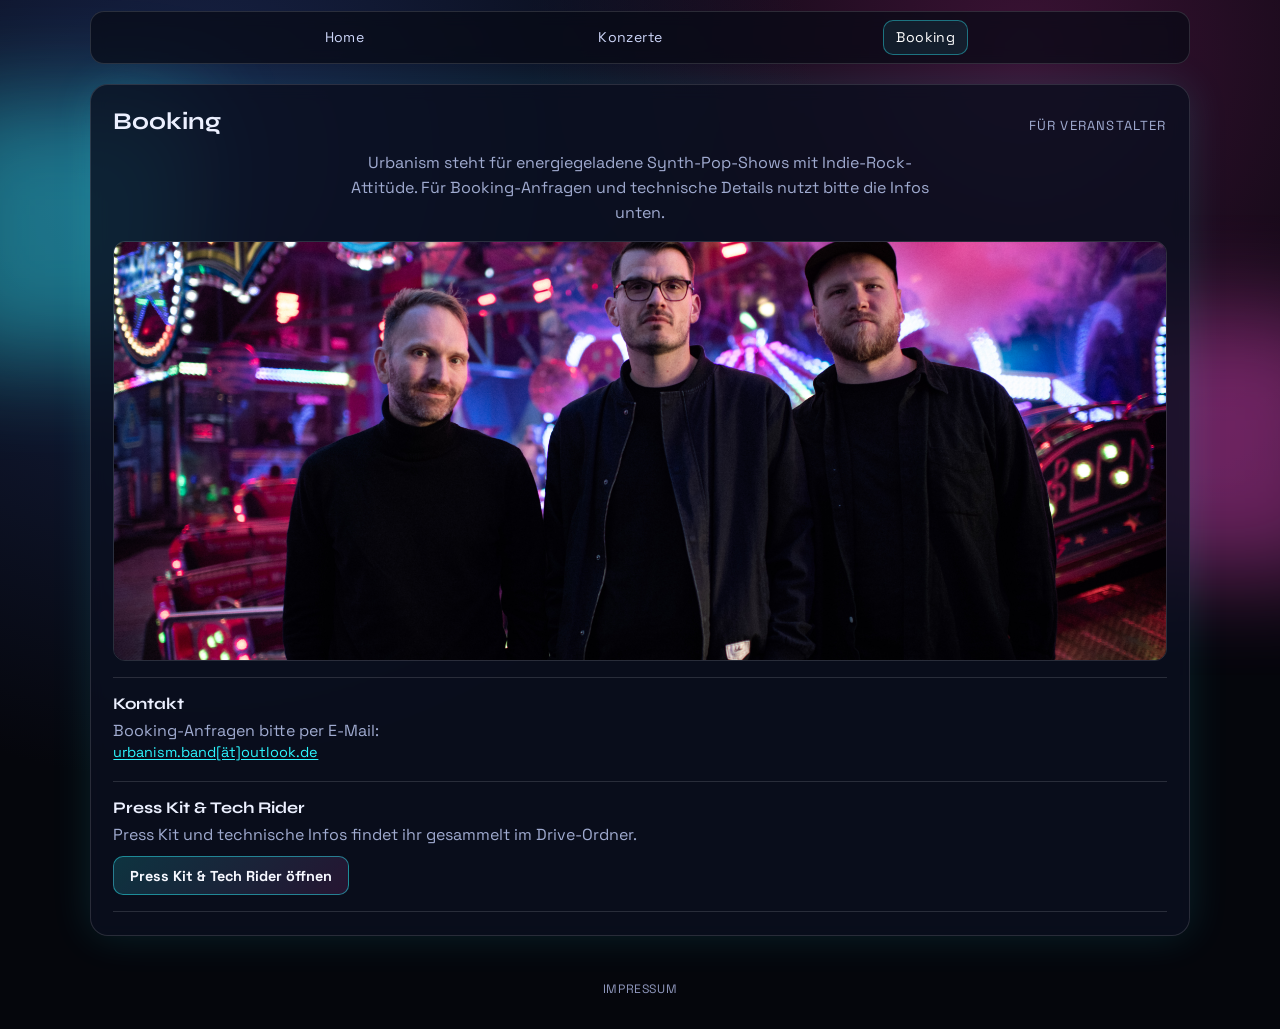
==== booking.html @ 50b52d76 "feat: static website now" ====
<!doctype html>
<html lang="de">
  <head>
    <meta charset="utf-8" />
    <meta name="viewport" content="width=device-width, initial-scale=1" />
    <title>Booking | Urbanism</title>
    <link rel="preconnect" href="https://fonts.googleapis.com" />
    <link rel="preconnect" href="https://fonts.gstatic.com" crossorigin />
    <link
      href="https://fonts.googleapis.com/css2?family=Space+Grotesk:wght@400;500;700&family=Syne:wght@500;700;800&display=swap"
      rel="stylesheet"
    />
    <link
      rel="stylesheet"
      href="https://cdn.jsdelivr.net/npm/bootstrap-icons@1.11.3/font/bootstrap-icons.min.css"
    />
    <link rel="stylesheet" href="static/css/styles.css" />
  </head>
  <body>
    <div class="bg-glow bg-glow-1"></div>
    <div class="bg-glow bg-glow-2"></div>

    <header class="site-nav-wrap">
      <nav class="site-nav">
        <div class="nav-links">
          <a href="index.html">Home</a>
          <a href="concerts.html">Konzerte</a>
          <a class="active" href="booking.html">Booking</a>
        </div>
      </nav>
    </header>

    <main class="container">
      <section class="panel">
        <div class="panel-head">
          <h2>Booking</h2>
          <span>Für Veranstalter</span>
        </div>
        <p class="lead booking-lead">
          Urbanism steht für energiegeladene Synth-Pop-Shows mit Indie-Rock-Attitüde.
          Für Booking-Anfragen und technische Details nutzt bitte die Infos unten.
        </p>
        <figure class="booking-visual">
          <img src="static/images/photos/DSC_5221.jpg" alt="Urbanism Live Foto" loading="lazy" />
        </figure>
        <div class="booking-flow">
          <article class="booking-item">
            <h3>Kontakt</h3>
            <p>
              Booking-Anfragen bitte per E-Mail:<br />
              <span data-obfuscated-email>E-Mail laden ...</span>
            </p>
          </article>

          <article class="booking-item">
            <h3>Press Kit &amp; Tech Rider</h3>
            <p>Press Kit und technische Infos findet ihr gesammelt im Drive-Ordner.</p>
            <a
              class="ticket"
              href="https://drive.google.com/drive/folders/1fu4XO4aoPFYFrfldd57vi5EBe_gwH91D?usp=sharing"
              target="_blank"
              rel="noreferrer"
            >Press Kit &amp; Tech Rider öffnen</a>
          </article>
        </div>
      </section>
    </main>

    <footer class="site-footer">
      <a href="impressum.html">Impressum</a>
    </footer>

    <script src="static/js/booking-contact.js"></script>
  </body>
</html>
---- static/css/styles.css ----
:root {
  --bg: #05060c;
  --panel: #0b1020cc;
  --text: #ecf0ff;
  --muted: #a0abd0;
  --cyan: #2df6ff;
  --pink: #ff4fd8;
  --lime: #b2ff59;
  --danger: #ff6b85;
  --border: #ffffff22;
  --shadow: 0 0 40px #2df6ff1f;
}

* {
  box-sizing: border-box;
}

body {
  margin: 0;
  font-family: "Space Grotesk", sans-serif;
  color: var(--text);
  background: radial-gradient(circle at 15% 15%, #18244a 0%, transparent 45%),
    radial-gradient(circle at 80% 5%, #3a1234 0%, transparent 35%), var(--bg);
  min-height: 100vh;
  overflow-x: hidden;
}

h1,
h2,
h3,
.eyebrow {
  margin: 0;
  font-family: "Syne", sans-serif;
}

p {
  margin: 0.2rem 0;
  color: var(--muted);
}

.bg-glow {
  position: fixed;
  width: 260px;
  height: 260px;
  filter: blur(48px);
  z-index: -2;
  opacity: 0.4;
}

.bg-glow-1 {
  background: var(--cyan);
  left: -70px;
  top: 100px;
}

.bg-glow-2 {
  background: var(--pink);
  right: -70px;
  top: 35%;
}

.site-nav-wrap {
  position: sticky;
  top: 0;
  z-index: 20;
  padding: 0.7rem 0 0.3rem;
}

.site-nav {
  width: min(1100px, 94vw);
  margin: 0 auto;
  border: 1px solid var(--border);
  border-radius: 14px;
  padding: 0.5rem 0.8rem;
  display: flex;
  justify-content: center;
  align-items: center;
  backdrop-filter: blur(8px);
  background: #070b16b8;
}

.nav-links {
  display: flex;
  width: 100%;
  justify-content: space-evenly;
  gap: 0;
}

.nav-links a {
  color: #cdd5f8;
  text-decoration: none;
  font-size: 0.88rem;
  letter-spacing: 0.03em;
  padding: 0.45rem 0.75rem;
  border-radius: 10px;
  border: 1px solid transparent;
}

.nav-links a.active,
.nav-links a:hover {
  border-color: #2df6ff66;
  color: #ffffff;
  background: #2df6ff14;
}

.container {
  width: min(1100px, 94vw);
  margin: 1rem auto 2.8rem;
  display: grid;
  gap: 1.2rem;
}

.hero,
.panel {
  border: 1px solid var(--border);
  border-radius: 18px;
  padding: 1.4rem;
  backdrop-filter: blur(8px);
}

.panel {
  background: var(--panel);
  box-shadow: var(--shadow);
}

.hero-visual {
  min-height: min(78vh, 760px);
  position: relative;
  overflow: hidden;
  display: flex;
  justify-content: center;
  align-items: end;
  background: #040811;
  isolation: isolate;
}

.hero-visual::before {
  content: "";
  position: absolute;
  inset: -14px;
  background-image: var(--hero-image);
  background-size: cover;
  background-position: center;
  filter: blur(5px) saturate(1.1);
  z-index: 0;
}

.hero-overlay {
  position: absolute;
  inset: 0;
  background: linear-gradient(180deg, #0408115e 0%, #040811dd 65%, #040811f4 100%);
  z-index: 1;
}

.hero-content {
  position: relative;
  z-index: 2;
  max-width: 880px;
  width: 100%;
  margin: 0 auto;
  padding: 1rem;
  text-align: center;
}

.hero-logo {
  width: min(760px, 88vw);
  height: auto;
  display: block;
  margin: 0.2rem auto 0;
  filter: drop-shadow(0 0 22px #2df6ff4f);
}

.eyebrow {
  font-size: 0.82rem;
  color: var(--lime);
  letter-spacing: 0.14em;
  text-transform: uppercase;
  margin-bottom: 0.5rem;
}

.lead {
  max-width: 58ch;
  margin: 0.9rem auto 0;
  line-height: 1.55;
  text-align: center;
}

.link-grid {
  margin-top: 1.15rem;
  display: flex;
  flex-wrap: wrap;
  gap: 0.65rem;
  justify-content: center;
}

.social-link,
.ticket,
button {
  display: inline-flex;
  align-items: center;
  justify-content: center;
  gap: 0.45rem;
  border: 1px solid #2df6ff77;
  background: linear-gradient(135deg, #2df6ff2a, #ff4fd81f);
  color: #f6f8ff;
  border-radius: 10px;
  padding: 0.62rem 1rem;
  font-size: 0.9rem;
  font-weight: 700;
  text-decoration: none;
  cursor: pointer;
}

.social-link .bi {
  font-size: 1.05rem;
}

.brand-instagram .bi {
  color: #e4405f;
}

.brand-youtube .bi {
  color: #ff0000;
}

.brand-spotify .bi {
  color: #1db954;
}

.social-link:hover,
.ticket:hover,
button:hover {
  border-color: #ff4fd8b0;
  transform: translateY(-1px);
}

.panel-head {
  display: flex;
  justify-content: space-between;
  align-items: baseline;
  gap: 0.8rem;
  margin-bottom: 0.75rem;
}

.panel-head span {
  color: var(--muted);
  font-size: 0.82rem;
  text-transform: uppercase;
  letter-spacing: 0.09em;
}

.gallery {
  display: grid;
  gap: 0.8rem;
  grid-template-columns: repeat(2, minmax(0, 1fr));
}

.gallery figure {
  margin: 0;
  border-radius: 14px;
  border: 1px solid var(--border);
  overflow: hidden;
  min-height: 220px;
}

.gallery img {
  width: 100%;
  height: 100%;
  object-fit: cover;
}

.gallery-carousel {
  position: relative;
}

.gallery-track-wrap {
  width: 100%;
  max-width: 100%;
  overflow: hidden;
  border-radius: 12px;
  border: 1px solid var(--border);
  background: #070b16;
}

.gallery-track {
  display: flex;
  width: 100%;
  transition: transform 0.35s ease;
  will-change: transform;
}

.gallery-slide {
  flex: 0 0 100%;
  width: 100%;
  min-width: 0;
  margin: 0;
  aspect-ratio: 3 / 2;
  max-height: min(62vh, 520px);
  overflow: hidden;
}

.gallery-slide img {
  display: block;
  width: 100%;
  height: 100%;
  object-fit: cover;
}

.gallery-controls {
  position: absolute;
  top: 50%;
  left: 0;
  right: 0;
  transform: translateY(-50%);
  display: flex;
  justify-content: space-between;
  padding: 0 0.55rem;
  pointer-events: none;
}

.gallery-arrow {
  width: 2.1rem;
  height: 2.1rem;
  border-radius: 999px;
  border: 1px solid #ffffff55;
  background: #060a16cc;
  color: #eef2ff;
  pointer-events: auto;
  padding: 0;
}

.gallery-arrow:hover {
  border-color: #2df6ffb8;
}

.gallery-dots {
  display: flex;
  justify-content: center;
  gap: 0.45rem;
  margin-top: 0.65rem;
}

.gallery-dot {
  width: 0.52rem;
  height: 0.52rem;
  border-radius: 999px;
  border: 1px solid #ffffff5f;
  background: transparent;
  padding: 0;
}

.gallery-dot.is-active {
  background: var(--cyan);
  border-color: var(--cyan);
}

.show-list {
  list-style: none;
  margin: 0;
  padding: 0;
  display: grid;
  gap: 0.8rem;
}

.show-list li {
  border: 1px solid var(--border);
  border-radius: 12px;
  padding: 0.9rem;
  display: flex;
  justify-content: space-between;
  align-items: center;
  gap: 0.9rem;
  background: #0a0f1de0;
}

.show-date {
  color: var(--cyan);
  font-weight: 700;
}

.show-list h3 {
  margin-top: 0.1rem;
  font-size: 1.06rem;
}

.notes,
.empty-state {
  color: var(--muted);
}

.ticket-disabled {
  border-color: #ffffff2f;
  color: #ccd1ef;
  background: transparent;
}

.booking-flow {
  margin-top: 1rem;
  width: 100%;
  border-top: 1px solid var(--border);
}

.booking-visual {
  margin: 0.95rem 0 0.35rem;
  border-radius: 12px;
  overflow: hidden;
  border: 1px solid var(--border);
  max-height: 420px;
}

.booking-visual img {
  width: 100%;
  height: 100%;
  max-height: 420px;
  object-fit: cover;
  object-position: center 32%;
  display: block;
}

.booking-item {
  padding: 1rem 0;
  border-bottom: 1px solid var(--border);
}

.booking-item h3 {
  margin-bottom: 0.45rem;
  font-size: 1.02rem;
}

.booking-item .ticket {
  margin-top: 0.45rem;
}

.legal-panel {
  max-width: 900px;
}

.legal-copy {
  display: grid;
  gap: 0.75rem;
}

.legal-copy h3 {
  margin: 0.5rem 0 0.15rem;
  font-size: 1rem;
}

.legal-copy p {
  line-height: 1.6;
}

.site-footer {
  width: min(1100px, 94vw);
  margin: 0 auto 2rem;
  display: flex;
  justify-content: center;
  gap: 1rem;
}

.site-footer a {
  color: #8e96bc;
  text-decoration: none;
  font-size: 0.76rem;
  letter-spacing: 0.05em;
  text-transform: uppercase;
}

.site-footer a:hover {
  color: var(--cyan);
}

.flash-stack {
  position: fixed;
  right: 1rem;
  top: 1rem;
  display: grid;
  gap: 0.45rem;
  z-index: 30;
}

.flash {
  padding: 0.7rem 0.9rem;
  border-radius: 8px;
  border: 1px solid var(--border);
  background: #090f20ea;
  font-size: 0.9rem;
}

.flash-success {
  border-color: #7fff9970;
}

.flash-error {
  border-color: #ff6b8575;
}

.admin-shell .panel {
  box-shadow: 0 0 35px #ff4fd829;
}

.narrow {
  width: min(560px, 100%);
  margin-inline: auto;
}

.stack {
  display: grid;
  gap: 0.9rem;
}

.grid-form {
  display: grid;
  gap: 0.7rem;
  grid-template-columns: repeat(2, minmax(0, 1fr));
}

.grid-form .full {
  grid-column: 1 / -1;
}

.admin-card {
  border: 1px solid var(--border);
  border-radius: 12px;
  padding: 0.8rem;
  margin-bottom: 0.8rem;
  display: grid;
  gap: 0.6rem;
}

label {
  display: grid;
  gap: 0.3rem;
  color: #d8ddff;
  font-size: 0.86rem;
}

input,
textarea {
  width: 100%;
  border-radius: 10px;
  border: 1px solid #ffffff2f;
  background: #0a1020;
  color: var(--text);
  padding: 0.6rem 0.7rem;
  font: inherit;
}

.subtle-link {
  color: var(--cyan);
  font-size: 0.9rem;
}

.pseudo-link {
  text-decoration: underline;
  text-underline-offset: 0.12rem;
}

.danger {
  background: #ff6b8520;
  border-color: #ff6b8590;
}

@media (max-width: 820px) {
  .site-nav {
    flex-direction: column;
    align-items: start;
    gap: 0.4rem;
  }

  .nav-links {
    width: 100%;
    flex-wrap: wrap;
  }

  .container {
    margin-top: 0.8rem;
  }

  .hero-visual {
    min-height: 70vh;
  }

  .hero-content {
    padding: 0.7rem;
  }

  .gallery,
  .grid-form,
  .show-list li {
    grid-template-columns: 1fr;
  }

  .show-list li {
    align-items: start;
  }
}
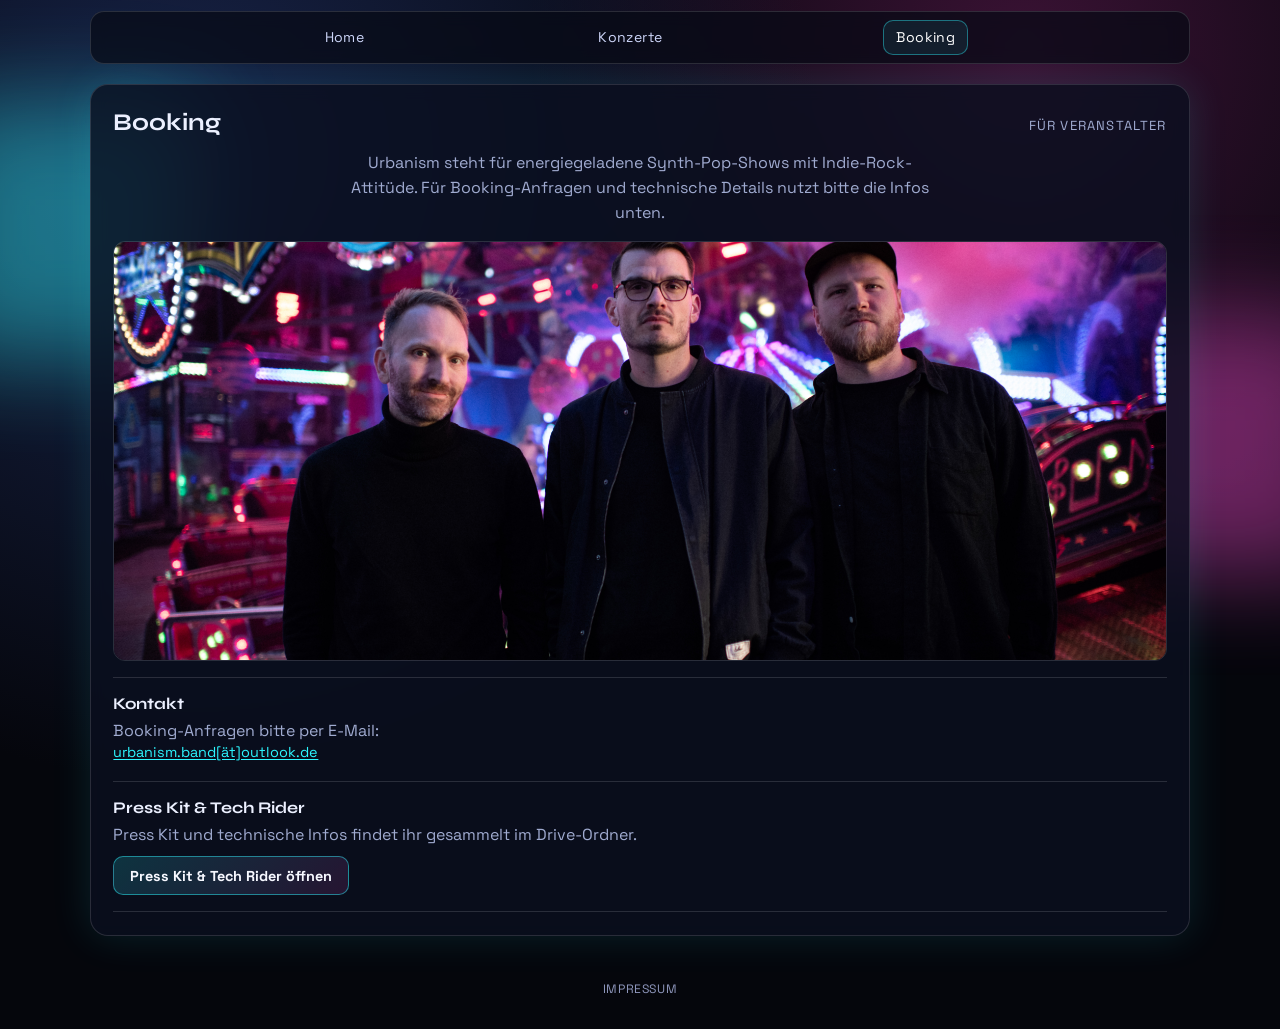
==== commit 3b1674a8: "feat: cleanup" ====
--- a/booking.html
+++ b/booking.html
@@ -3,7 +3,8 @@
   <head>
     <meta charset="utf-8" />
     <meta name="viewport" content="width=device-width, initial-scale=1" />
-    <title>Booking | Urbanism</title>
+    <link rel="icon" type="image/svg+xml" href="static/images/logos/favicon.svg" />
+    <title>Urbanism - Synth Pop aus Kassel</title>
     <link rel="preconnect" href="https://fonts.googleapis.com" />
     <link rel="preconnect" href="https://fonts.gstatic.com" crossorigin />
     <link
--- a/static/css/styles.css
+++ b/static/css/styles.css
@@ -11,18 +11,27 @@
   --shadow: 0 0 40px #2df6ff1f;
 }
 
+html {
+  width: 100%;
+  max-width: 100%;
+  overflow-x: clip;
+  -webkit-text-size-adjust: 100%;
+}
+
 * {
   box-sizing: border-box;
 }
 
 body {
   margin: 0;
+  width: 100%;
+  max-width: 100%;
   font-family: "Space Grotesk", sans-serif;
   color: var(--text);
   background: radial-gradient(circle at 15% 15%, #18244a 0%, transparent 45%),
     radial-gradient(circle at 80% 5%, #3a1234 0%, transparent 35%), var(--bg);
   min-height: 100vh;
-  overflow-x: hidden;
+  overflow-x: clip;
 }
 
 h1,
@@ -67,7 +76,7 @@
 }
 
 .site-nav {
-  width: min(1100px, 94vw);
+  width: min(1100px, calc(100% - 1rem));
   margin: 0 auto;
   border: 1px solid var(--border);
   border-radius: 14px;
@@ -104,7 +113,7 @@
 }
 
 .container {
-  width: min(1100px, 94vw);
+  width: min(1100px, calc(100% - 1rem));
   margin: 1rem auto 2.8rem;
   display: grid;
   gap: 1.2rem;
@@ -138,7 +147,7 @@
   content: "";
   position: absolute;
   inset: -14px;
-  background-image: var(--hero-image);
+  background-image: var(--hero-image, url("../images/photos/DSC_5221.jpg"));
   background-size: cover;
   background-position: center;
   filter: blur(5px) saturate(1.1);
@@ -183,6 +192,7 @@
   margin: 0.9rem auto 0;
   line-height: 1.55;
   text-align: center;
+  overflow-wrap: break-word;
 }
 
 .link-grid {
@@ -191,6 +201,7 @@
   flex-wrap: wrap;
   gap: 0.65rem;
   justify-content: center;
+  width: 100%;
 }
 
 .social-link,
@@ -271,6 +282,9 @@
 
 .gallery-carousel {
   position: relative;
+  width: 100%;
+  max-width: 100%;
+  overflow: hidden;
 }
 
 .gallery-track-wrap {
@@ -285,6 +299,8 @@
 .gallery-track {
   display: flex;
   width: 100%;
+  max-width: 100%;
+  min-width: 0;
   transition: transform 0.35s ease;
   will-change: transform;
 }
@@ -336,8 +352,11 @@
 .gallery-dots {
   display: flex;
   justify-content: center;
+  flex-wrap: wrap;
   gap: 0.45rem;
   margin-top: 0.65rem;
+  max-width: 100%;
+  overflow: hidden;
 }
 
 .gallery-dot {
@@ -450,7 +469,7 @@
 }
 
 .site-footer {
-  width: min(1100px, 94vw);
+  width: min(1100px, calc(100% - 1rem));
   margin: 0 auto 2rem;
   display: flex;
   justify-content: center;
@@ -573,6 +592,7 @@
   }
 
   .container {
+    width: min(700px, calc(100% - 1rem));
     margin-top: 0.8rem;
   }
 
@@ -582,6 +602,33 @@
 
   .hero-content {
     padding: 0.7rem;
+    max-width: 100%;
+  }
+
+  .hero-logo {
+    width: min(78vw, 460px);
+  }
+
+  .home-page .panel,
+  .home-page .hero {
+    padding: 0.95rem;
+  }
+
+  .home-page .link-grid {
+    justify-content: center;
+    gap: 0.55rem;
+  }
+
+  .home-page .social-link {
+    flex: 1 1 calc(50% - 0.55rem);
+    max-width: calc(50% - 0.55rem);
+    min-width: 0;
+  }
+
+  .home-page .gallery-carousel,
+  .home-page .gallery-track-wrap {
+    width: 100%;
+    max-width: 100%;
   }
 
   .gallery,
@@ -594,3 +641,15 @@
     align-items: start;
   }
 }
+
+.hero-bg {
+  position: absolute;
+  inset: 0;
+  width: 100%;
+  height: 100%;
+  object-fit: cover;
+  object-position: center;
+  filter: blur(5px) saturate(1.1);
+  transform: scale(1.06);
+  z-index: 0;
+}
